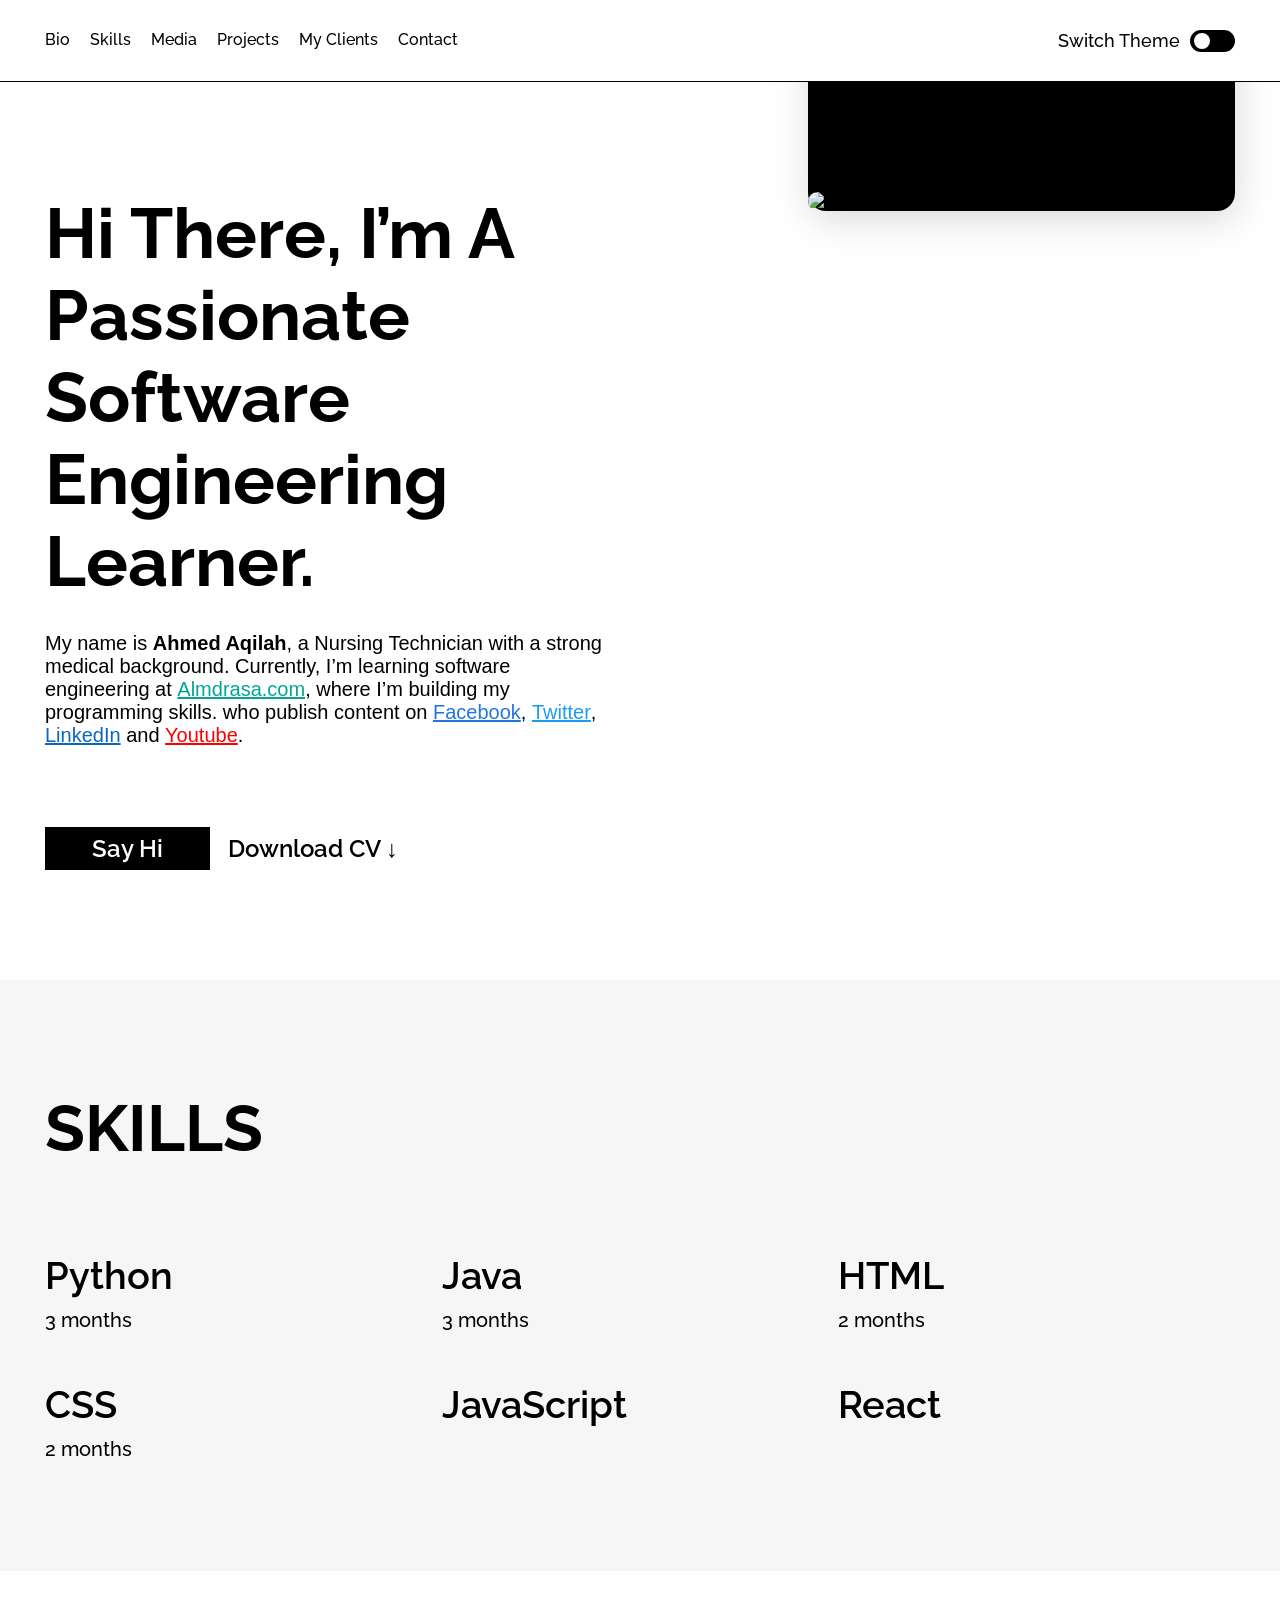
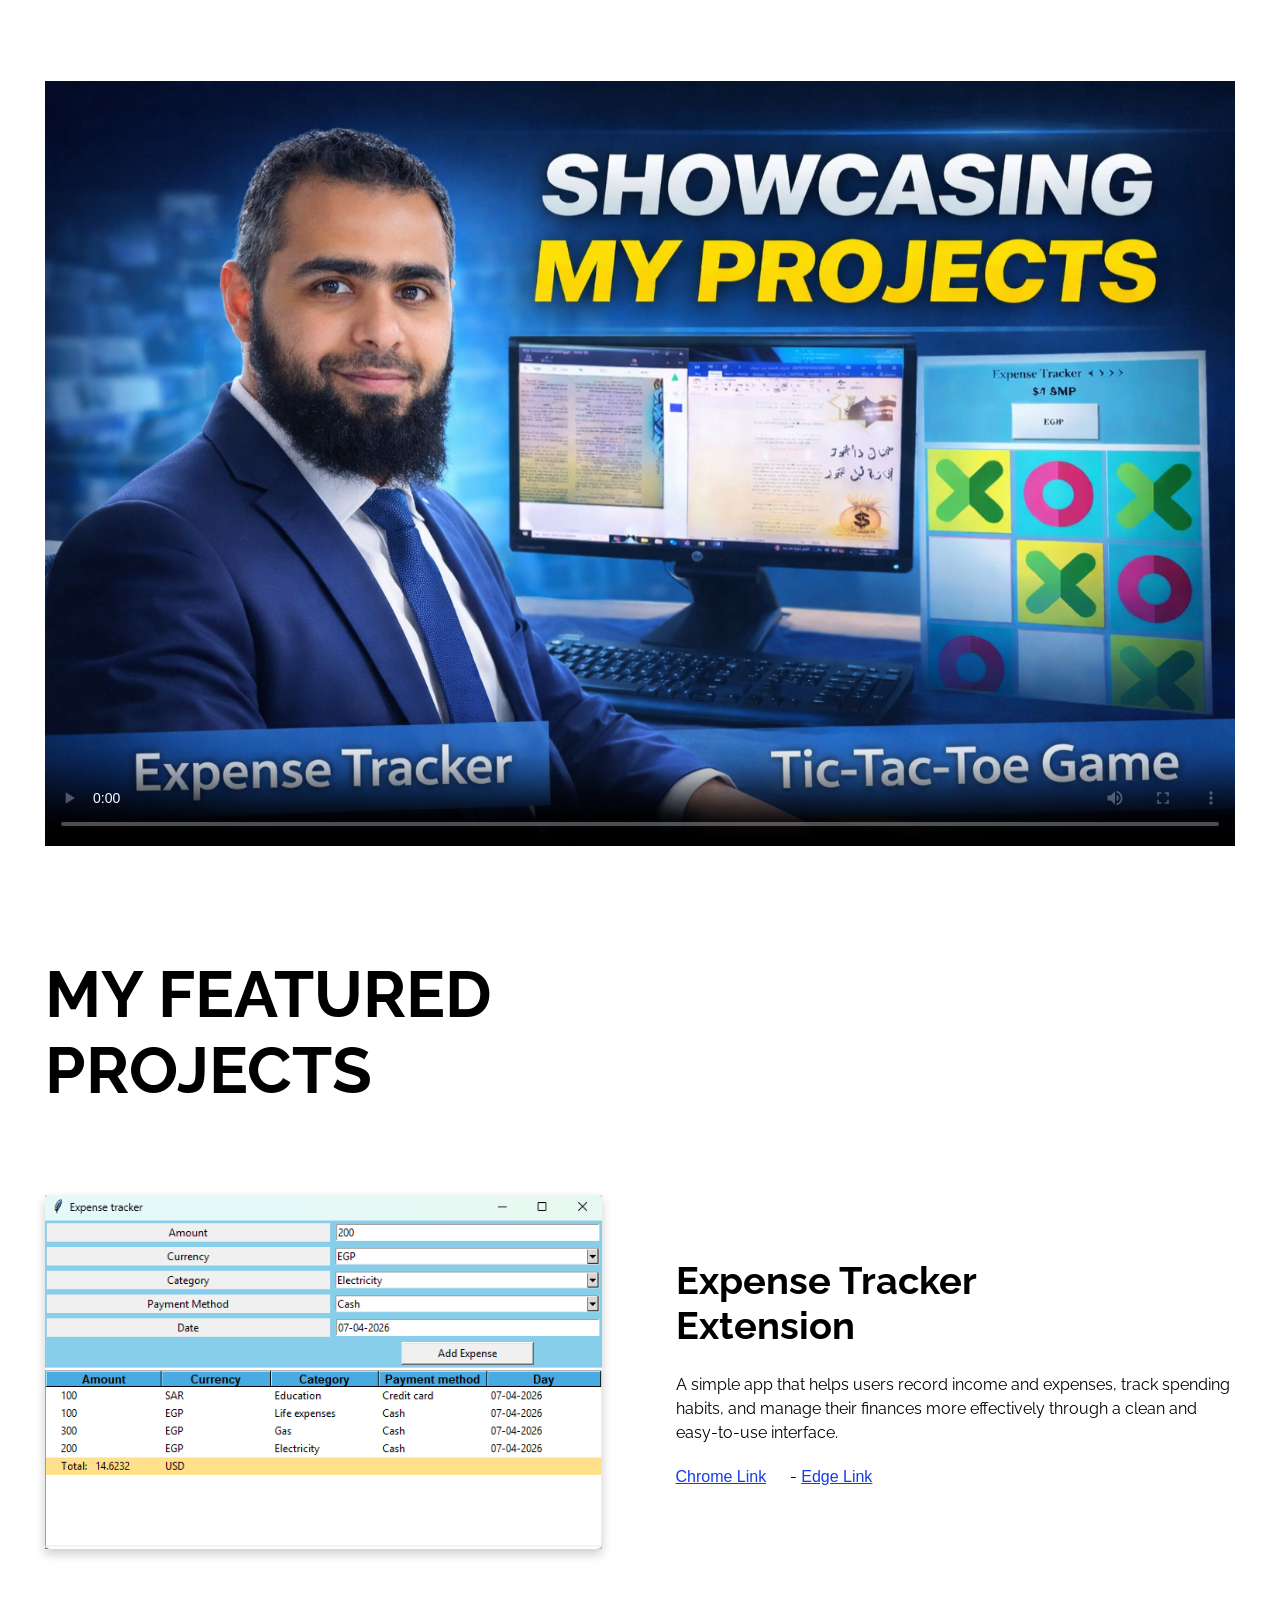
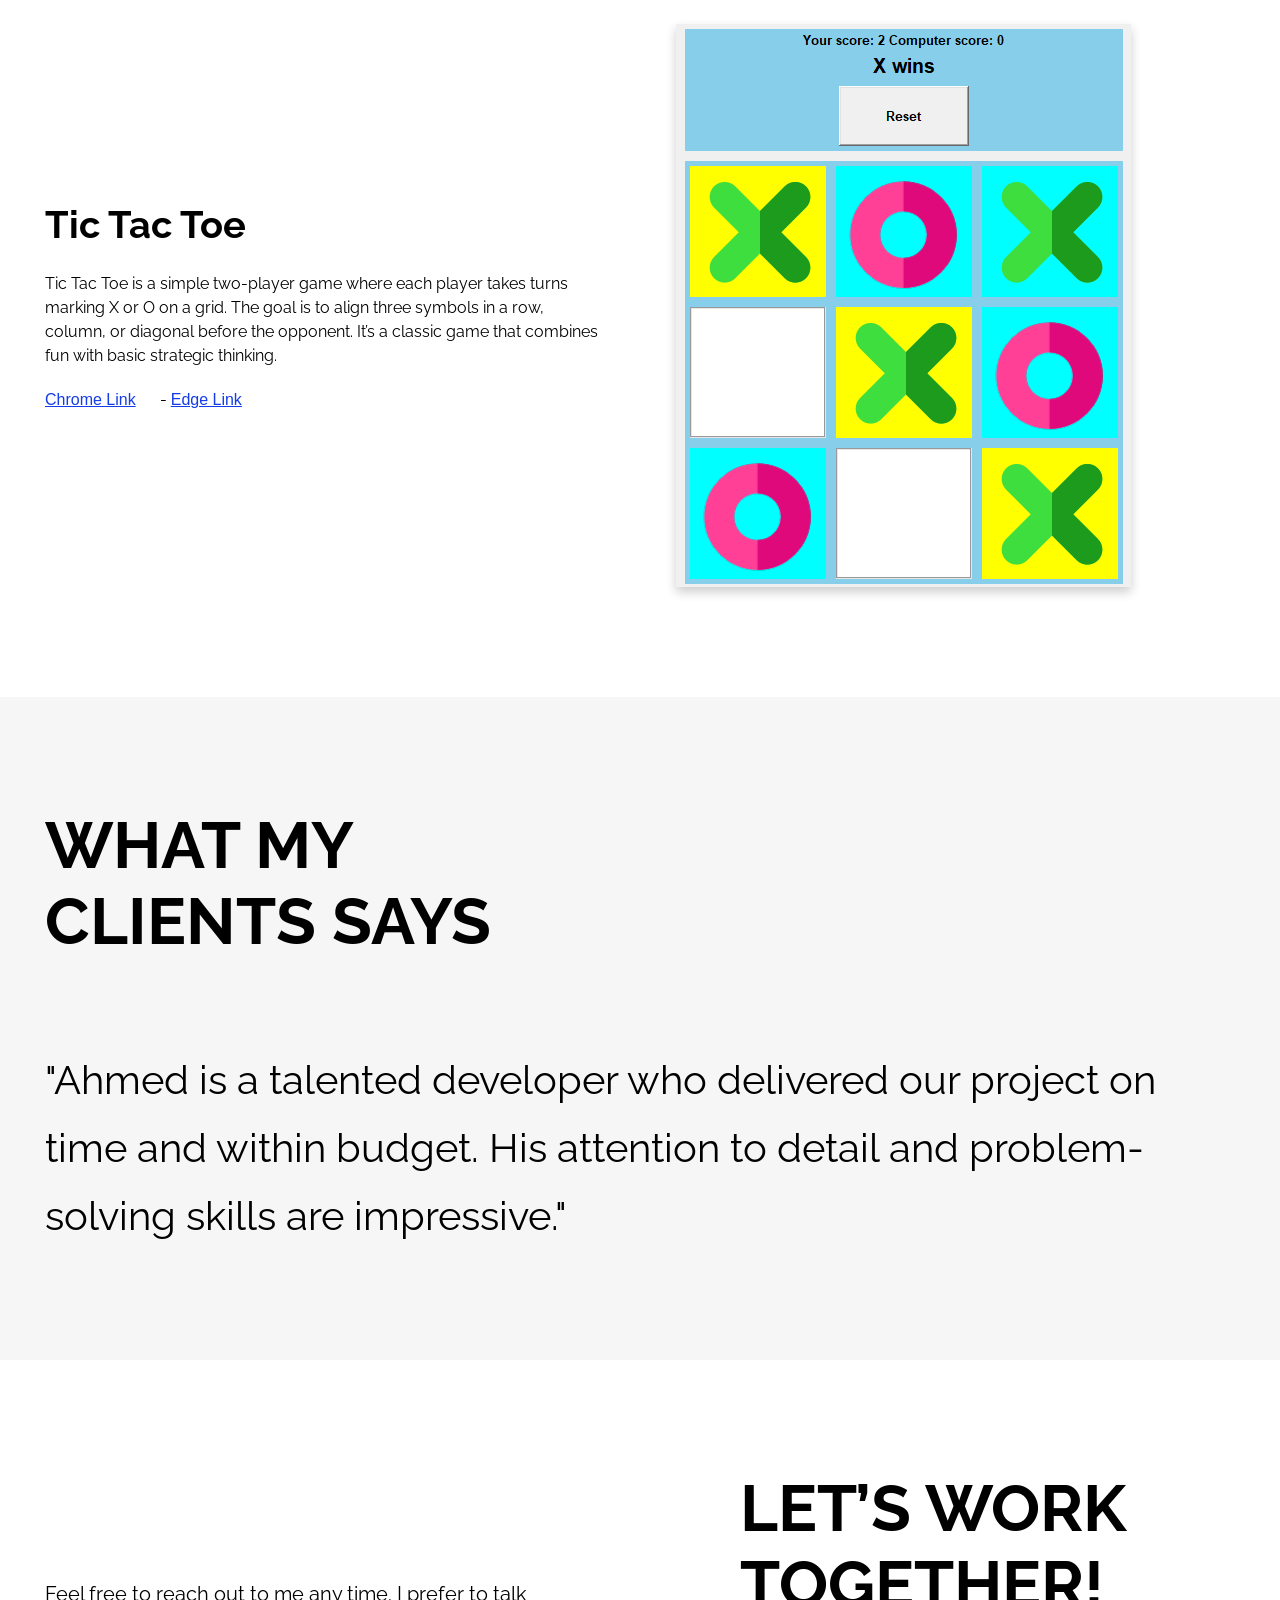
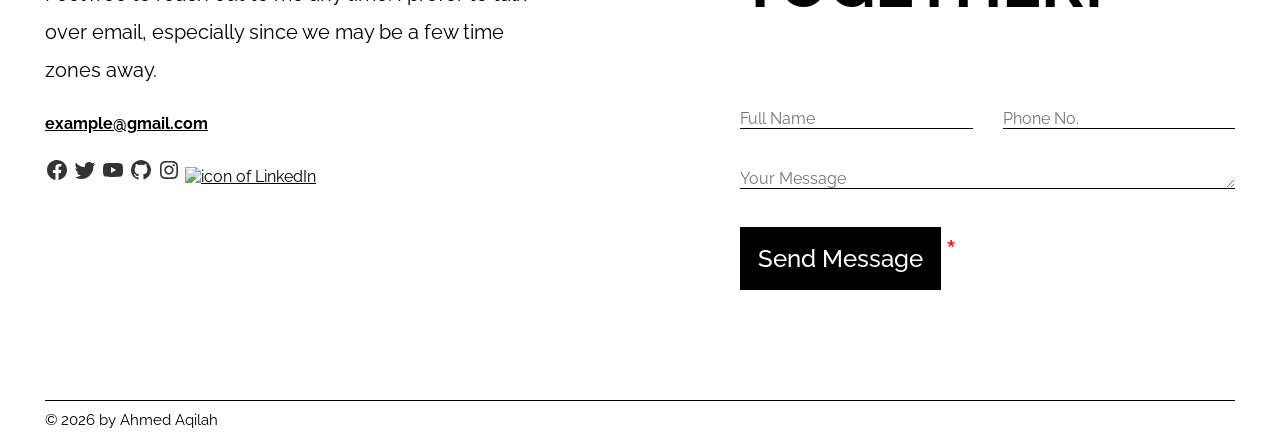
==== index.html @ 1634caba "first-commit" ====
<!doctype html>
<html lang="en">
  <head>
    <meta charset="UTF-8" />
    <meta name="viewport" content="width=device-width, initial-scale=1.0" />
    <link rel="preconnect" href="https://fonts.googleapis.com" />
    <link rel="preconnect" href="https://fonts.gstatic.com" crossorigin />
    <link
      href="https://fonts.googleapis.com/css2?family=El+Messiri:wght@400..700&family=Raleway:ital,wght@0,100..900;1,100..900&display=swap"
      rel="stylesheet"
    />
    <link rel="stylesheet" href="./styles/style.css" />
    <title>Ahmed Aqilah</title>
  </head>
  <body>
    <div class="container">
      <video class="video-loop" loop autoplay muted>
        <source src="./video-loop.mp4" type="video/mp4" />
      </video>
      <header class="header">
        <label for="menu" class="burger-menu">
          <div class="burger-menu__bar"></div>
          <div class="burger-menu__bar"></div>
          <div class="burger-menu__bar"></div>
        </label>
        <input
          type="checkbox"
          name=""
          id="menu"
          class="burger-menu__checkbox"
        />
        <nav class="navigation">
          <ul class="navigation__list">
            <li>
              <a href="#bio" class="navigation__link navigation__bio">Bio</a>
            </li>
            <li>
              <a href="#skills" class="navigation__link navigation__skills"
                >Skills</a
              >
            </li>
            <li>
              <a href="#media" class="navigation__link navigation__media"
                >Media</a
              >
            </li>
            <li>
              <a href="#projects" class="navigation__link navigation__projects"
                >Projects</a
              >
            </li>
            <li>
              <a href="#clients" class="navigation__link navigation__clients"
                >My Clients</a
              >
            </li>
            <li>
              <a href="#contact" class="navigation__link navigation__contact"
                >Contact</a
              >
            </li>
          </ul>
        </nav>
        <div class="toggle">
          <h3 class="toggle__title">Switch Theme</h3>
          <input
            type="checkbox"
            name="toggle checkbox"
            id="toggle"
            class="toggle__checkbox"
          />
          <label for="toggle" class="toggle__label"></label>
        </div>
      </header>

      <section id="bio" class="bio section">
        <div class="bio__data">
          <h1 class="bio__heading">
            Hi There, I’m A Passionate Software Engineering Learner.
          </h1>
          <p class="bio__objective">
            My name is <span class="bio__name">Ahmed Aqilah</span>, a Nursing
            Technician with a strong medical background. Currently, I’m learning
            software engineering at
            <a
              href="https://almdrasa.com/"
              class="bio__almdrasa"
              target="_blank"
              >Almdrasa.com</a
            >, where I’m building my programming skills. who publish content on
            <a
              href="https://www.facebook.com/share/1axiBoCYPU/"
              class="bio__facebook"
              target="_blank"
              >Facebook</a
            >,
            <a
              href="https://x.com/aqilah_ahm23084"
              class="bio__twitter"
              target="_blank"
              >Twitter</a
            >,
            <a
              href="https://www.linkedin.com/in/ahmed-aqilah-9a2b06378/"
              class="bio__linkedin"
              target="_blank"
              >LinkedIn</a
            >
            and <a href="#" class="bio__youtube">Youtube</a>.
          </p>
          <a href="#contact" class="bio__links say-hi-link">Say Hi</a>
          <a href="./Ahmed_Aqilah_CV.pdf" class="bio__links find-out-link"
            >Download CV <span class="bio__arrow">↓</span></a
          >
        </div>
        <div class="bio__pic-content">
          <img
            src="imgs/Ahmed-aqilah.png"
            alt="image of Ahmed Aqilah"
            class="bio__pic"
          />
        </div>
      </section>

      <section id="skills" class="skills section section--with-bg">
        <h2 class="h2-heading">SKILLS</h2>
        <ul class="skills__list">
          <li class="skills__item">
            <h2 class="skills__title">Python</h2>
            <span class="skills__duration">3 months</span>
          </li>
          <li class="skills__item">
            <h2 class="skills__title">Java</h2>
            <span class="skills__duration">3 months</span>
          </li>
          <li class="skills__item">
            <h2 class="skills__title">HTML</h2>
            <span class="skills__duration">2 months</span>
          </li>
          <li class="skills__item">
            <h2 class="skills__title">CSS</h2>
            <span class="skills__duration">2 months</span>
          </li>
          <li class="skills__item">
            <h2 class="skills__title">JavaScript</h2>
            <span class="skills__duration"></span>
          </li>
          <li class="skills__item">
            <h2 class="skills__title">React</h2>
            <span class="skills__duration"></span>
          </li>
        </ul>
      </section>

      <section id="media" class="media section">
        <video class="media__video" poster="./imgs/thumbnail.jpg" controls>
          <source src="./video.mp4" type="video/mp4" />
        </video>
      </section>

      <section id="projects" class="projects section">
        <h2 class="h2-heading">MY FEATURED <br />PROJECTS</h2>
        <div class="projects__main">
          <img
            class="projects__img"
            src="./imgs/Expense-tracker.png"
            alt="Expense Tracker"
          />
          <div class="projects__data">
            <h3 class="h3-heading">Expense Tracker <br />Extension</h3>
            <p class="projects__description">
              A simple app that helps users record income and expenses, track
              spending habits, and manage their finances more effectively
              through a clean and easy-to-use interface.
            </p>
            <a href="#" class="projects__link" target="_blank">Chrome Link</a>
            <span>-</span>
            <a href="#" class="projects__link" target="_blank">Edge Link</a>
          </div>

          <div class="projects__data">
            <h3 class="h3-heading">Tic Tac Toe</h3>
            <p class="projects__description">
              Tic Tac Toe is a simple two-player game where each player takes
              turns marking X or O on a grid. The goal is to align three symbols
              in a row, column, or diagonal before the opponent. It’s a classic
              game that combines fun with basic strategic thinking.
            </p>
            <a href="#" class="projects__link" target="_blank">Chrome Link</a>
            <span>-</span>
            <a href="#" class="projects__link" target="_blank">Edge Link</a>
          </div>
          <img class="projects__img" src="./imgs/X_O.jpg" alt="Tic Tac Toe" />
        </div>
      </section>

      <section id="clients" class="clients section section--with-bg">
        <h2 class="h2-heading">What My <br />Clients Says</h2>
        <div class="clients__opinions">
          <div class="clients__wrapper">
            <p class="clients__opinion">
              "Ahmed is a talented developer who delivered our project on time
              and within budget. His attention to detail and problem-solving
              skills are impressive."
            </p>
            <p class="clients__opinion">
              "Working with Ahmed was a great experience. He communicated well
              and was always willing to help us achieve our goals."
            </p>
            <p class="clients__opinion">
              "Ahmed's expertise in web development is unmatched. He helped us
              create a stunning website that has exceeded our expectations."
            </p>
          </div>
        </div>
      </section>

      <section id="contact" class="contact section">
        <div>
          <p class="contact__description">
            Feel free to reach out to me any time. I prefer to talk over email,
            especially since we may be a few time zones away.
          </p>
          <a href="mailto:example@gmail.com" class="contact__email"
            >example@gmail.com</a
          >
          <div class="contact__socials">
            <a
              href="https://www.facebook.com/ahmed.aqila.419315"
              class="contact__social"
              ><img
                src="./brand/facebook.svg"
                alt="icon of Facebook"
                target="_blank"
            /></a>
            <a href="https://x.com/aqilah_ahm23084" class="contact__social"
              ><img
                src="./brand/twitter.svg"
                alt="icon of Twitter"
                target="_blank"
            /></a>
            <a href="#" class="contact__social"
              ><img src="./brand/youtube.svg" alt="icon of Youtube"
            /></a>
            <a href="https://github.com/ahmedaqilah94" class="contact__social"
              ><img
                src="./brand/github.svg"
                alt="icon of GitHub"
                target="_blank"
            /></a>
            <a href="#" class="contact__social"
              ><img src="./brand/instagram.svg" alt="icon of Instagram"
            /></a>
            <a
              href="https://www.linkedin.com/in/ahmed-aqilah-9a2b06378/"
              class="contact__social"
              target="_blank"
              ><img src="./brand/linkedin.svg" alt="icon of LinkedIn"
            /></a>
          </div>
        </div>

        <div class="contact__formContent">
          <h2 class="h2-heading">Let’s Work <br />Together!</h2>

          <form action="results.html">
            <div class="contact__inputs">
              <input
                class="contact__input"
                type="text"
                placeholder="Full Name"
                required
                name="fullname"
              />
              <input
                class="contact__input"
                type="tel"
                placeholder="Phone No."
                pattern="[0-9]{3}-[0-9]{2}-[0-9]{3}"
                required
                name="telephone"
              />
            </div>
            <textarea
              class="contact__input contact__textarea"
              id="description"
              rows="1"
              placeholder="Your Message"
              required
              name="description"
            ></textarea>
            <input class="contact__button" type="submit" value="Send Message" />
          </form>
        </div>
      </section>

      <footer class="footer">© 2026 by Ahmed Aqilah</footer>
    </div>
  </body>
</html>
---- styles/style.css ----
* {
  margin: 0;
  padding: 0;
  font: inherit;
}

*,
*::before,
*::after {
  box-sizing: border-box;
}

a {
  color: inherit;
  display: inline-block;
}

button {
  background: none;
  border: none;
  cursor: pointer;
}

ul,
ol {
  list-style: none;
}

html {
  font-size: 62.5%;
  scroll-behavior: smooth;
  scroll-padding-top: 11rem;
}

body,
[type=submit] {
  font-size: 1.6rem;
  font-family: var(--font-family-raleway);
  background-color: var(--color-background);
  color: var(--color-text);
  border: 0;
}

.container {
  display: grid;
  row-gap: 11rem;
  margin: 0 auto;
  max-width: calc(var(--container-width) + var(--gutter) * 2);
  padding-inline: var(--gutter);
}

.video-loop {
  position: fixed;
  top: 0;
  left: 0;
  min-width: 100%;
  min-height: 100%;
  opacity: 0.08;
  z-index: -1;
}

.section {
  display: grid;
  grid-template-columns: repeat(2, auto);
  align-items: start;
  position: relative;
}

.section--with-bg {
  padding: 11rem 0;
}

.section--with-bg::before {
  content: "";
  position: absolute;
  height: 100%;
  width: 100vw;
  background-color: var(--color-grey);
  justify-self: center;
  z-index: -1;
}

.h2-heading {
  font-size: var(--font-size-65);
  font-weight: var(--font-weight-bold);
  grid-column: 1/-1;
  margin-bottom: 8.7rem;
  text-transform: uppercase;
}

.h3-heading {
  font-size: var(--font-size-38);
  font-weight: var(--font-weight-bold);
  margin-bottom: 2.5rem;
}

.header {
  padding: 3rem 0;
  /* position: relative; */
  display: flex;
  justify-content: center;
  position: sticky;
  top: 0;
  background-color: var(--color-background);
  z-index: 1;
}

.header::before {
  content: "";
  position: absolute;
  height: 100%;
  width: 100vw;
  border-bottom: 0.1rem solid var(--color-input-border);
  top: 0rem;
  z-index: -1;
  background-color: var(--color-background);
}

.navigation {
  transition: var(--transition-timing);
}

.navigation__list {
  display: flex;
  gap: 2rem;
}

.navigation__link:link,
.navigation__link:visited {
  text-decoration: none;
  font-weight: var(--font-weight-medium);
}

.navigation__link:hover,
.navigation__link:active {
  text-decoration: underline;
  color: var(--color-text);
}

.container:has(#bio:target) .navigation__bio,
.container:has(#skills:target) .navigation__skills,
.container:has(#media:target) .navigation__media,
.container:has(#projects:target) .navigation__projects,
.container:has(#clients:target) .navigation__clients,
.container:has(#contact:target) .navigation__contact {
  color: var(--color-blue);
  text-decoration: underline;
  font-weight: var(--font-weight-bold);
}

.burger-menu__checkbox {
  display: none;
}

.toggle {
  display: flex;
  gap: 1rem;
  margin-left: auto;
}

.toggle__title {
  font-weight: var(--font-weight-medium);
  font-size: var(--font-size-18);
}

.toggle__checkbox {
  display: none;
}

.toggle__label {
  display: block;
  position: relative;
  background-color: var(--color-black);
  border-radius: 1.5rem;
  width: 4.5rem;
  height: 2.2rem;
  cursor: pointer;
  padding: 0.3rem 0.4rem;
  transition: 0.3s;
}

.toggle__label::after {
  content: "";
  width: 1.6rem;
  height: 1.6rem;
  border-radius: 50%;
  display: block;
  background-color: var(--color-white);
  transition: 0.3s;
}

.toggle__checkbox:checked + .toggle__label {
  background-color: var(--color-white);
}

.toggle__checkbox:checked + .toggle__label::after {
  transform: translateX(2.1rem);
  background-color: var(--color-green);
}

.bio {
  grid-template-columns: repeat(2, 1fr);
  -moz-column-gap: 7.4rem;
       column-gap: 7.4rem;
  row-gap: 0;
}

.bio__heading {
  font-size: var(--font-size-70);
  font-weight: var(--font-weight-bold);
}

.bio__objective {
  font-family: var(--font-family-poppins);
  font-weight: var(--font-weight-regular);
  font-size: var(--font-size-20);
  margin: 3rem 0 8rem;
}

.bio__name {
  font-weight: var(--font-weight-semi-bold);
}

.bio__almdrasa {
  color: var(--color-green);
}

.bio__facebook {
  color: var(--color-blue);
}

.bio__twitter {
  color: var(--color-light-blue);
}

.bio__linkedin {
  color: var(--color-dark-blue);
}

.bio__youtube {
  color: var(--color-red);
}

.bio__links {
  font-size: 2.4rem;
  font-weight: var(--font-weight-semi-bold);
  text-decoration: none;
}

.say-hi-link {
  background-color: var(--color-link-bg);
  color: var(--color-white);
  padding: 0.7rem 4.7rem;
}

.find-out-link {
  padding: 0.7rem 0;
  margin-inline-start: 1.4rem;
}

@keyframes jump {
  0% {
    transform: translateY(0.5rem);
  }
  35% {
    transform: translateY(-0.5rem);
  }
  70% {
    transform: translateY(0);
  }
  100% {
    transform: translateY(0);
  }
}
.bio__arrow {
  display: inline-block;
  animation: jump 1s infinite alternate ease-in-out;
}

.bio__pic-content {
  display: flex;
  position: relative;
  align-items: flex-end;
  justify-self: end;
}

.bio__pic-content::before {
  content: "";
  position: absolute;
  background-color: var(--color-box-img);
  width: 100%;
  height: 46rem;
  z-index: -1;
  border-radius: 1.8rem;
  box-shadow: 2.17543px 8.7017px 38.0699px rgba(0, 0, 0, 0.15);
}

.bio__pic {
  width: 42.7rem;
  border-radius: 1.8rem;
}

.skills__list {
  display: grid;
  grid-template-columns: repeat(3, 1fr);
  row-gap: 5rem;
  grid-column: 1/-1;
}

.skills__item {
  transition: var(--transition-timing);
  -webkit-user-select: none;
     -moz-user-select: none;
          user-select: none;
}

.skills__title {
  font-size: var(--font-size-38);
  font-weight: var(--font-weight-semi-bold);
}

.skills__duration {
  display: inline-block;
  font-size: var(--font-size-20);
  font-weight: var(--font-weight-medium);
  margin-top: 1rem;
}

.skills__item:hover {
  color: var(--color-green);
}

.media {
  align-items: center;
  justify-content: center;
}

.media__video {
  max-width: 100%;
}

.projects__main {
  display: grid;
  grid-template-columns: repeat(2, 1fr);
  -moz-column-gap: 7.4rem;
       column-gap: 7.4rem;
  row-gap: 7.5rem;
}

.projects__img {
  box-shadow: 0 0.5rem 1rem rgba(0, 0, 0, 0.2);
  max-width: 100%;
}

.projects__data {
  align-self: center;
}

.projects__description {
  line-height: 1.5;
}

.projects__link {
  color: var(--color-darker-blue);
  font-family: var(--font-family-poppins);
  font-weight: var(--font-weight-medium);
  margin-top: 2.3rem;
}

.projects__link::after {
  content: "";
  display: inline-block;
  width: 1.4rem;
  height: 1.4rem;
  background-image: url("./imgs/external-icon.png");
  background-size: contain;
  margin-left: 0.6rem;
}

.clients__opinions {
  grid-column: 1/-1;
  font-size: var(--font-size-40);
  line-height: 1.7;
}

.clients__wrapper {
  display: flex;
  overflow-x: auto;
  scroll-snap-type: x mandatory;
}

.clients__opinion {
  flex-basis: 100%;
  flex-shrink: 0;
  scroll-snap-align: start;
}

.contact {
  grid-template-columns: repeat(2, 1fr);
  -moz-column-gap: 20rem;
       column-gap: 20rem;
  align-items: center;
}

.contact__description {
  font-size: var(--font-size-20);
  line-height: 1.9;
}

.contact__email {
  font-weight: var(--font-weight-bold);
  margin: 2.5rem 0;
}

.contact__social {
  transition: var(--transition-timing);
}

.contact__social:hover {
  transform: scale(1.2);
}

.contact__inputs {
  display: flex;
  gap: 3rem;
}

.contact__input {
  border: 0;
  outline: 0;
  background: transparent;
  border-bottom: 0.1rem solid var(--color-input-border);
  flex: 1;
}

.contact__textarea {
  width: 100%;
  margin-top: 4rem;
}

.contact__button {
  background-color: var(--color-link-bg);
  color: var(--color-white);
  padding: 1.7rem 1.8rem;
  font-size: var(--font-size-24);
  font-weight: var(--font-weight-medium);
  margin-top: 3.4rem;
}

form:invalid::after {
  content: "*";
  font-size: var(--font-size-38);
  color: var(--color-red);
}

footer {
  padding: 1rem 0;
  font-size: var(--font-size-15);
  border-top: 0.1rem solid var(--color-input-border);
}

@media (max-width: 1000px) {
  html {
    font-size: 8px;
  }
}
@media (max-width: 800px) {
  .container {
    row-gap: 8rem;
  }
  .section {
    grid-template-columns: 1fr;
  }
  .bio__pic-content {
    grid-row: 1;
    justify-self: center;
    margin-bottom: 4rem;
  }
  .skills__list {
    grid-template-columns: repeat(2, 1fr);
  }
  .projects__main {
    grid-template-columns: 1fr;
    row-gap: 6rem;
    justify-items: center;
  }
  .projects__data:nth-of-type(2n) {
    order: 1;
  }
  .clients__opinions {
    font-size: var(--font-size-24);
  }
  .contact {
    row-gap: 6rem;
  }
  .contact__formContent {
    order: -1;
  }
}
@media (max-width: 500px) {
  .header {
    padding: 0;
  }
  .header::before {
    z-index: 0;
  }
  .bio__pic {
    width: 100%;
  }
  .burger-menu {
    display: flex;
    flex-direction: column;
    cursor: pointer;
    gap: 0.7rem;
    z-index: 0;
    align-self: center;
  }
  .burger-menu__bar {
    height: 0.3rem;
    width: 4.375rem;
    background-color: var(--color-text);
    transition: var(--transition-timing);
  }
  .header:has(.burger-menu__checkbox:checked) .burger-menu__bar:nth-child(1) {
    transform: translateY(10px) rotate(40deg);
  }
  .header:has(.burger-menu__checkbox:checked) .burger-menu__bar:nth-child(2) {
    opacity: 0;
    visibility: hidden;
  }
  .header:has(.burger-menu__checkbox:checked) .burger-menu__bar:nth-child(3) {
    transform: translateY(-6px) rotate(-40deg);
  }
  .burger-menu__checkbox:checked + .navigation {
    top: 100%;
  }
  .navigation {
    position: absolute;
    width: 100vw;
    background-color: var(--color-background);
    top: 0;
    padding: 3rem 0;
    border-bottom: 0.1rem solid var(--color-text);
    z-index: -1;
  }
  .navigation__list {
    justify-content: center;
  }
  .toggle {
    padding: 3rem 0;
    z-index: 1;
  }
}
html:has(.toggle__checkbox:checked) {
  --color-background: var(--color-black);
  --color-text: var(--color-white);
  --color-box-img: var(--color-green);
  --color-link-bg: var(--color-green);
  --color-grey: #080808;
  --color-input-border: var(--color-white);
}

:root {
  --container-width: 119rem;
  --gutter: 2rem;
  --color-black: #000;
  --color-white: #fff;
  --color-blue: #2374e1;
  --color-light-blue: #1d9bf0;
  --color-dark-blue: #0a66c2;
  --color-darker-blue: #143ce8;
  --color-red: #ff0000;
  --color-green: #03a696;
  --color-grey: #f6f6f6;
  --color-dark-green: #42959b;
  --color-background: var(--color-white);
  --color-text: var(--color-black);
  --color-box-img: var(--color-black);
  --color-link-bg: var(--color-black);
  --color-input-border: var(--color-black);
  --font-family-raleway: "Raleway", sans-serif;
  --font-family-poppins: "Poppins", sans-serif;
  --font-weight-regular: 400;
  --font-weight-medium: 500;
  --font-weight-semi-bold: 600;
  --font-weight-bold: 700;
  --font-size-70: 7rem;
  --font-size-65: 6.5rem;
  --font-size-40: 4rem;
  --font-size-38: 3.8rem;
  --font-size-24: 2.4rem;
  --font-size-22: 2.2rem;
  --font-size-20: 2rem;
  --font-size-18: 1.8rem;
  --font-size-15: 1.5rem;
  --transition-timing: 0.3s;
}/*# sourceMappingURL=style.css.map */
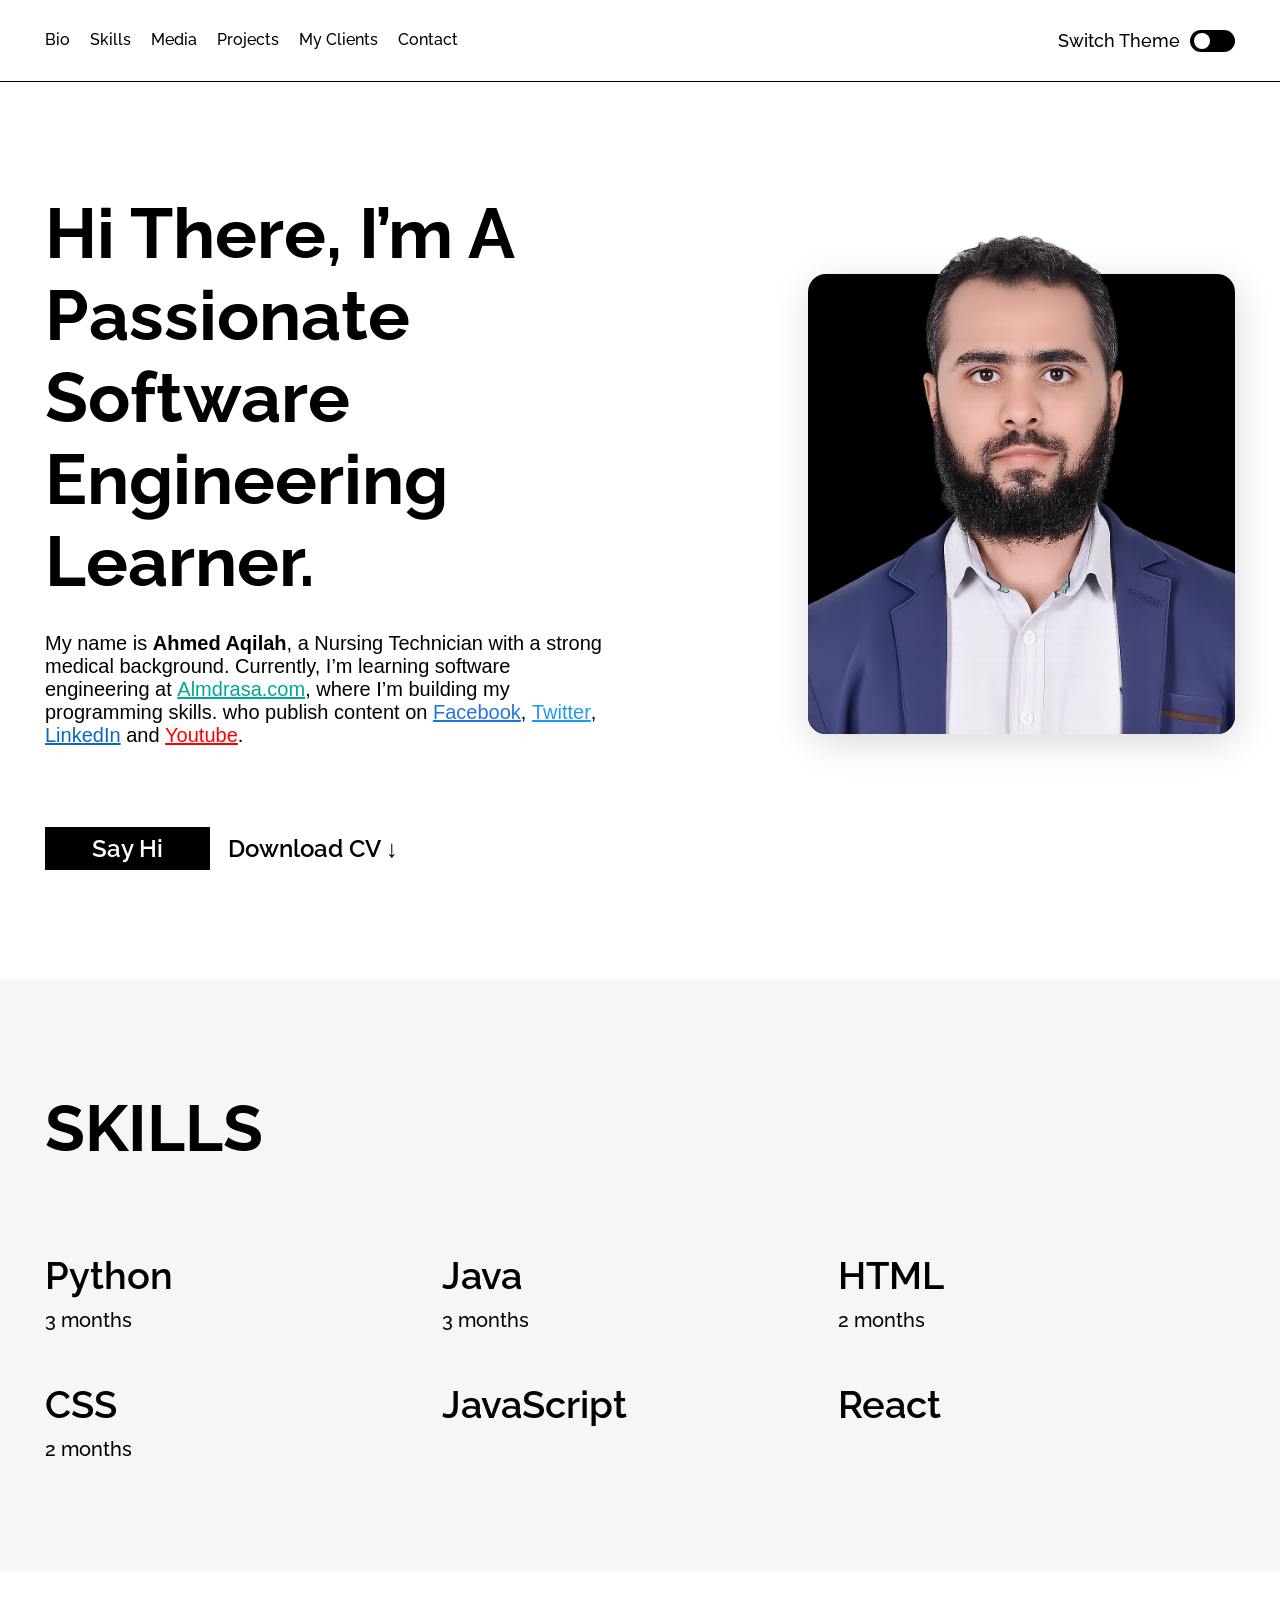
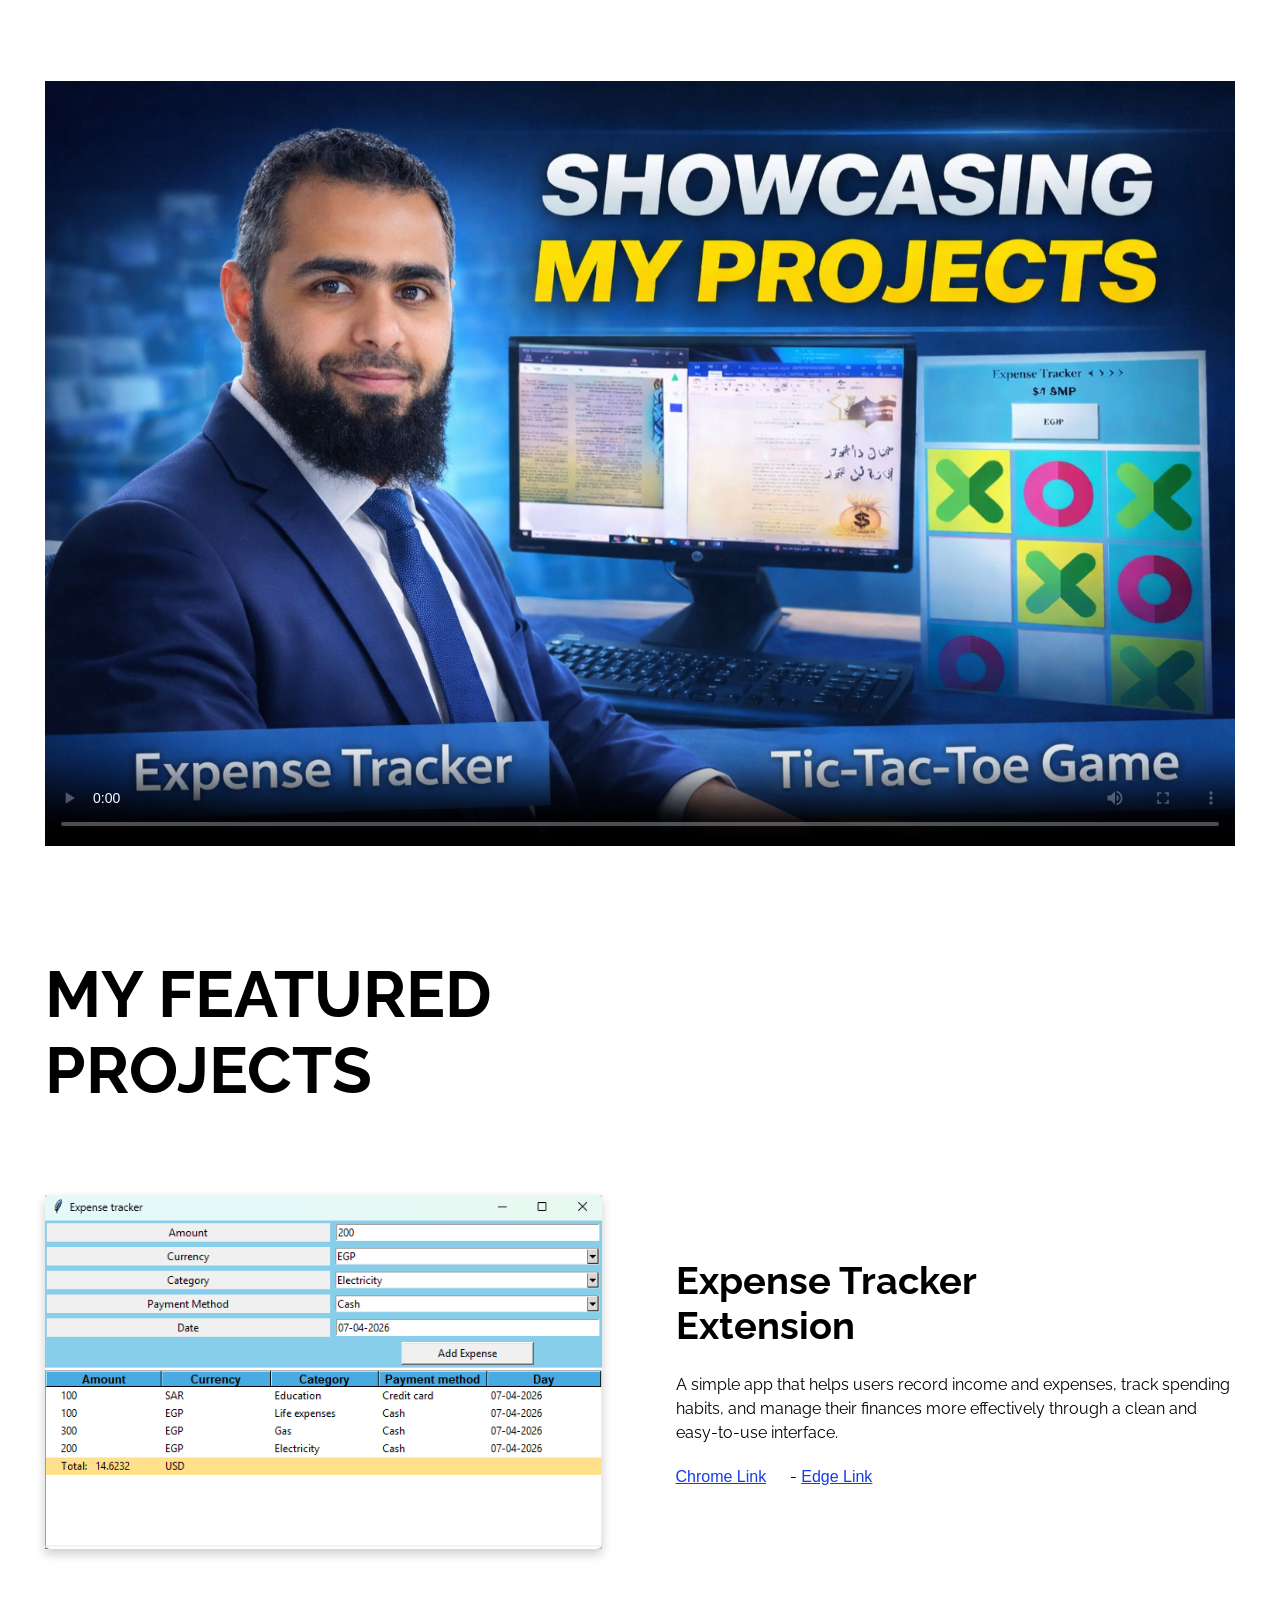
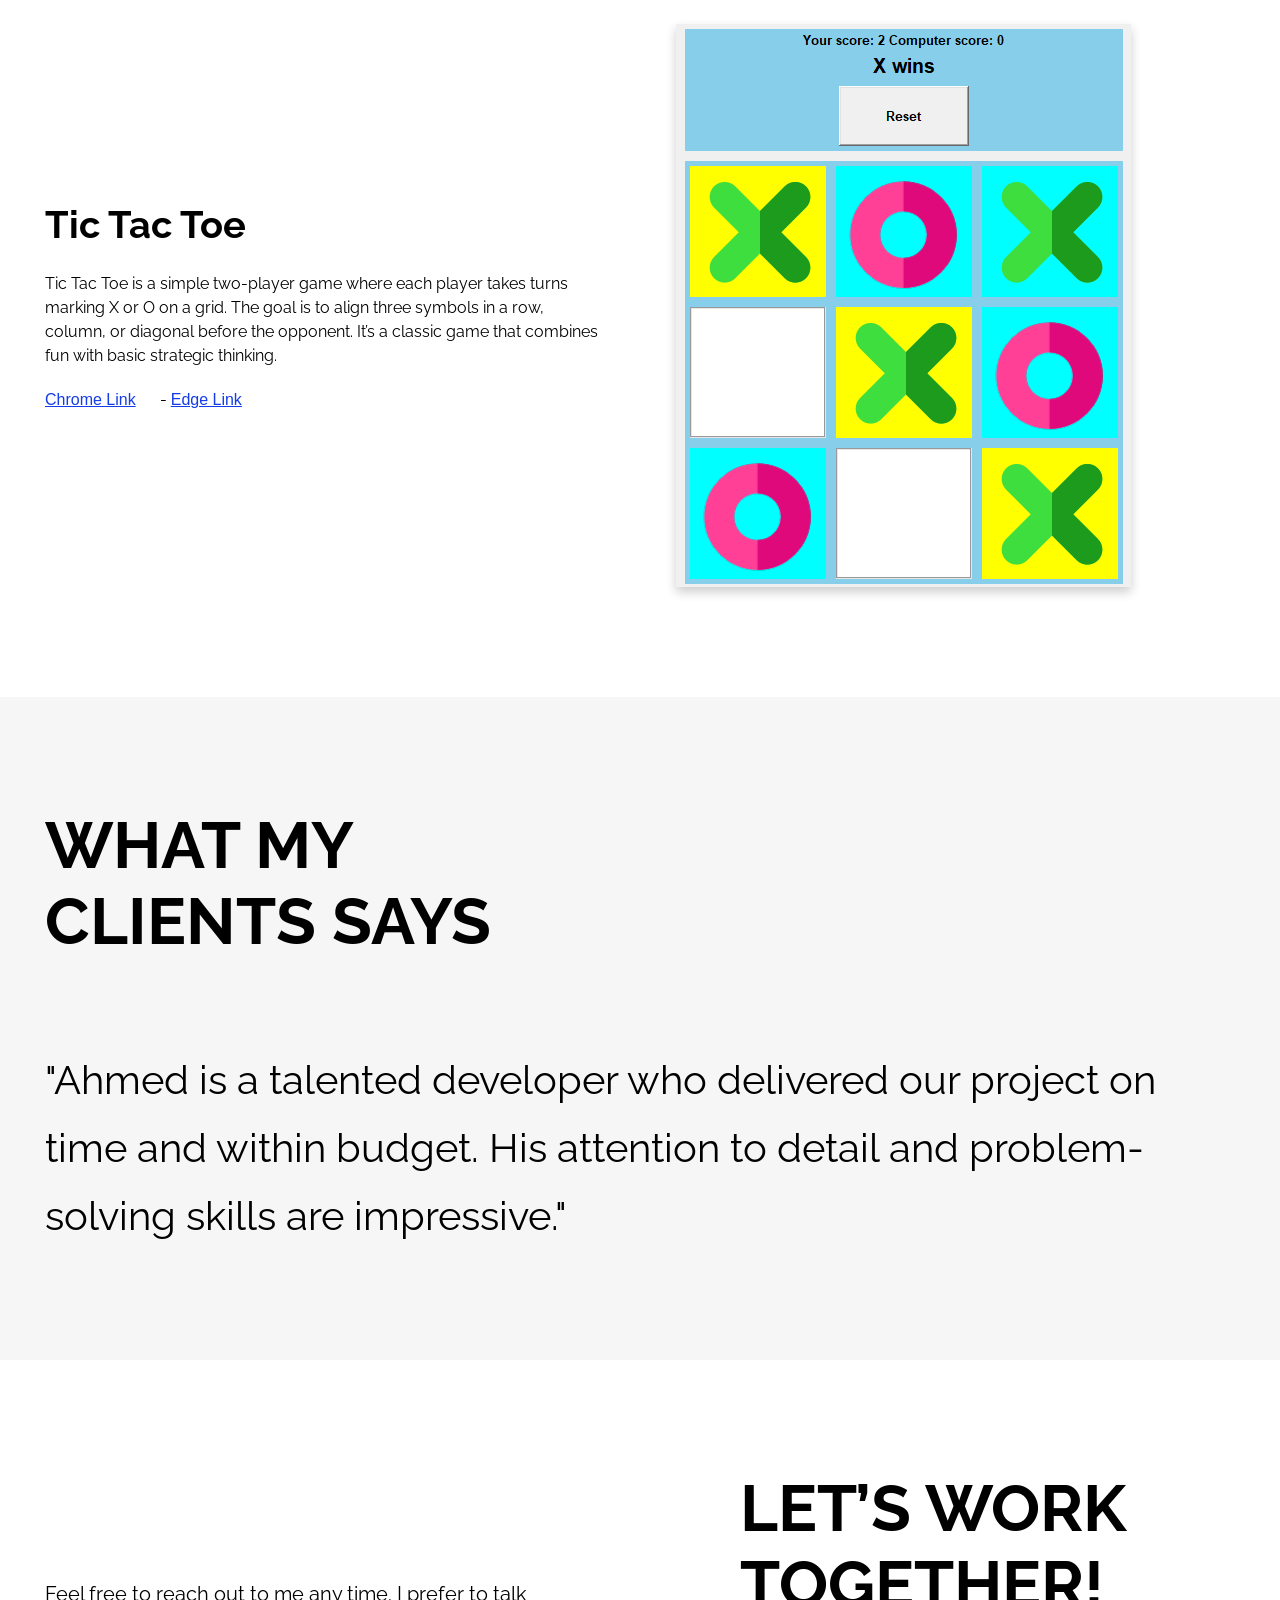
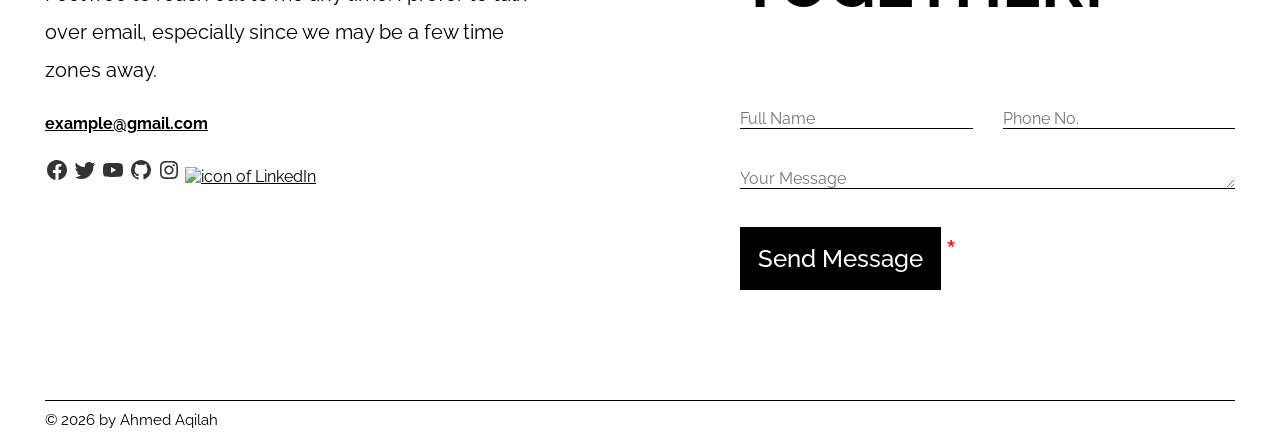
==== commit 5f1a9daa: "Fix image filename case in index" ====
--- a/index.html
+++ b/index.html
@@ -115,7 +115,7 @@
         </div>
         <div class="bio__pic-content">
           <img
-            src="imgs/Ahmed-aqilah.png"
+            src="imgs/Ahmed-Aqilah.png"
             alt="image of Ahmed Aqilah"
             class="bio__pic"
           />
